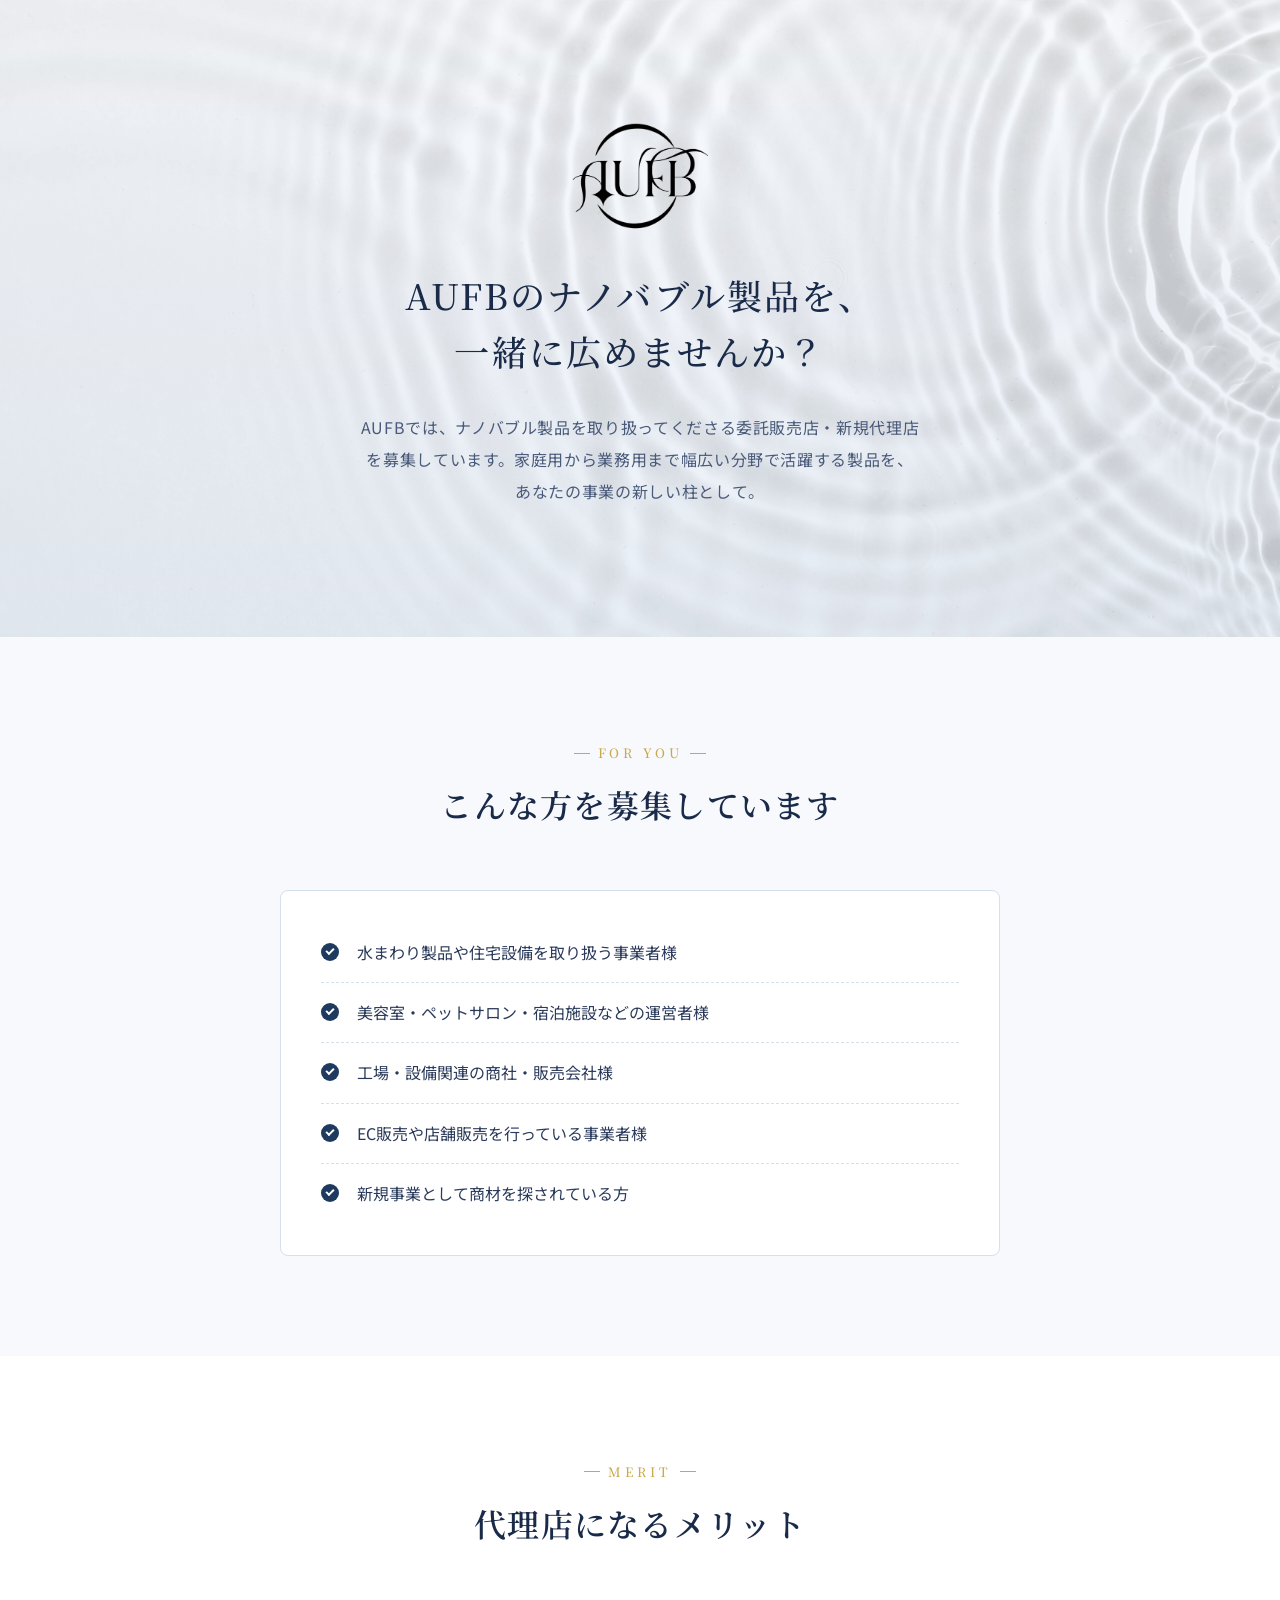
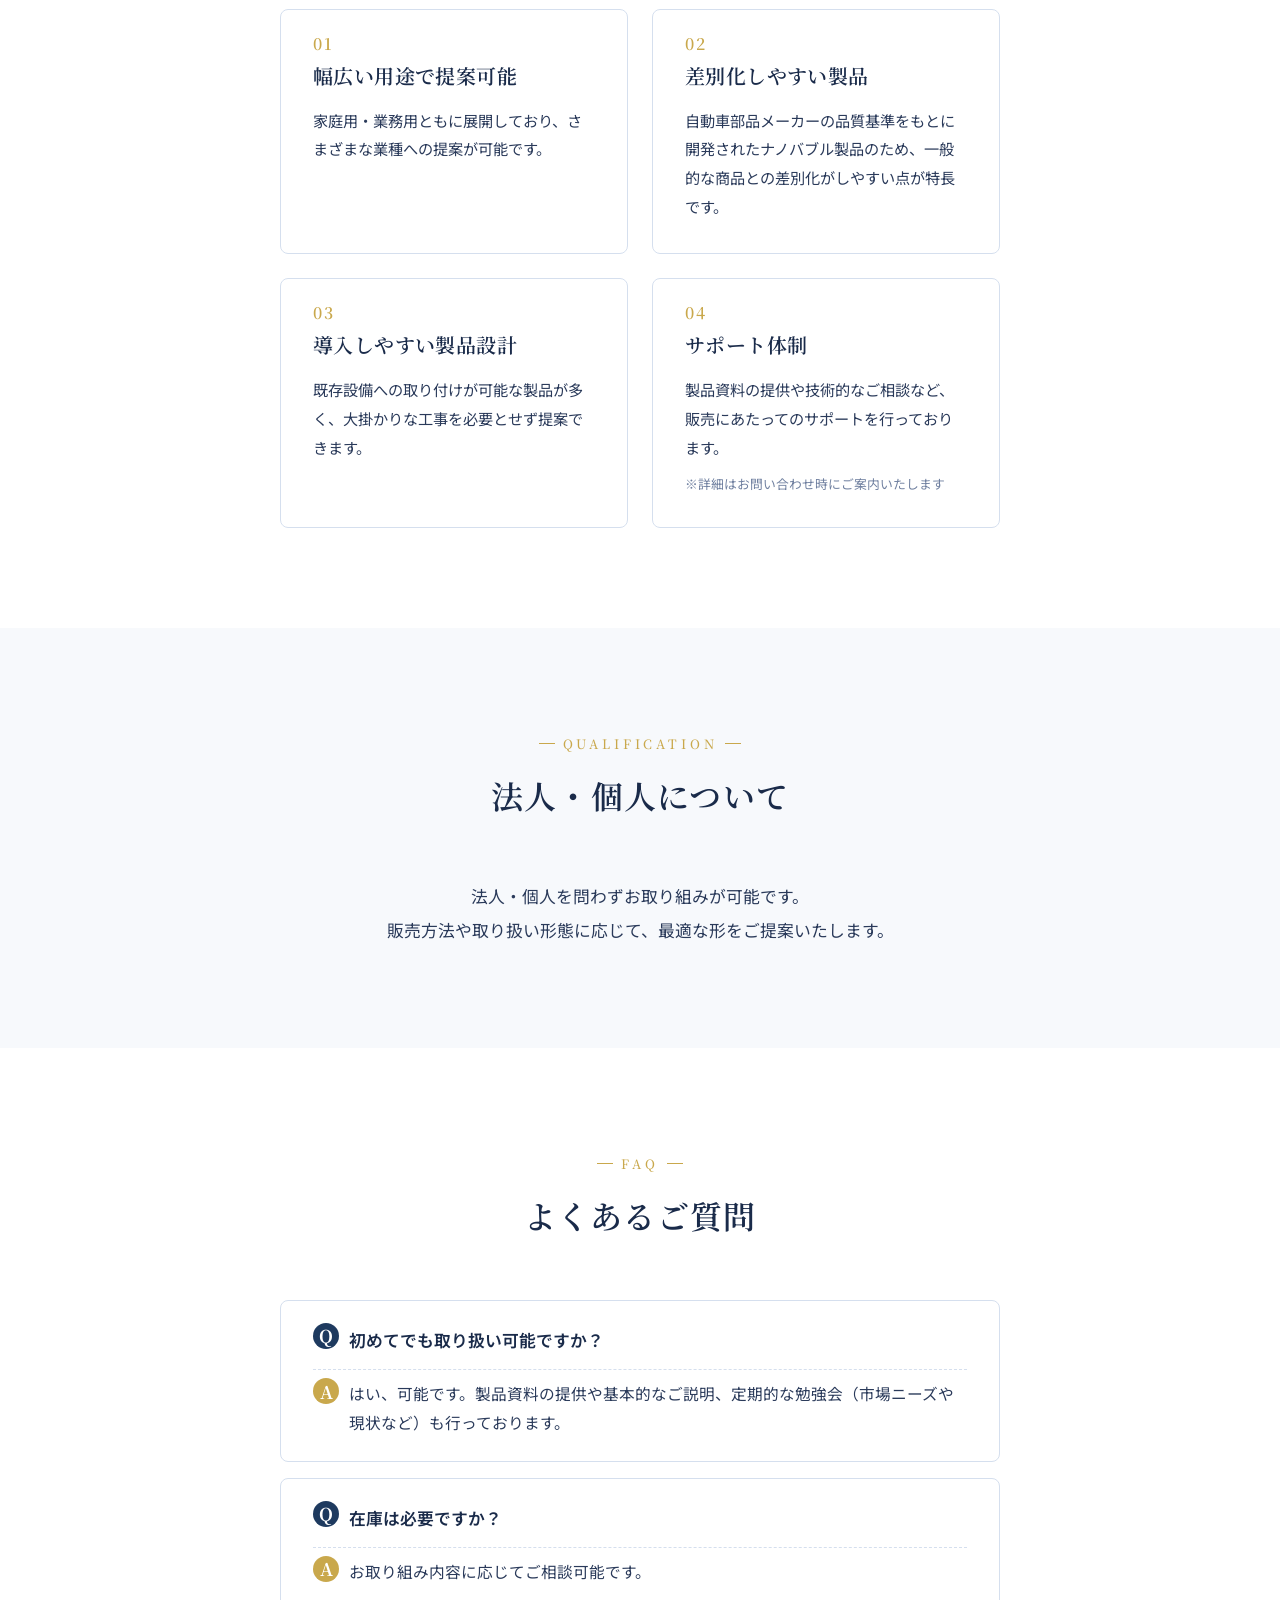
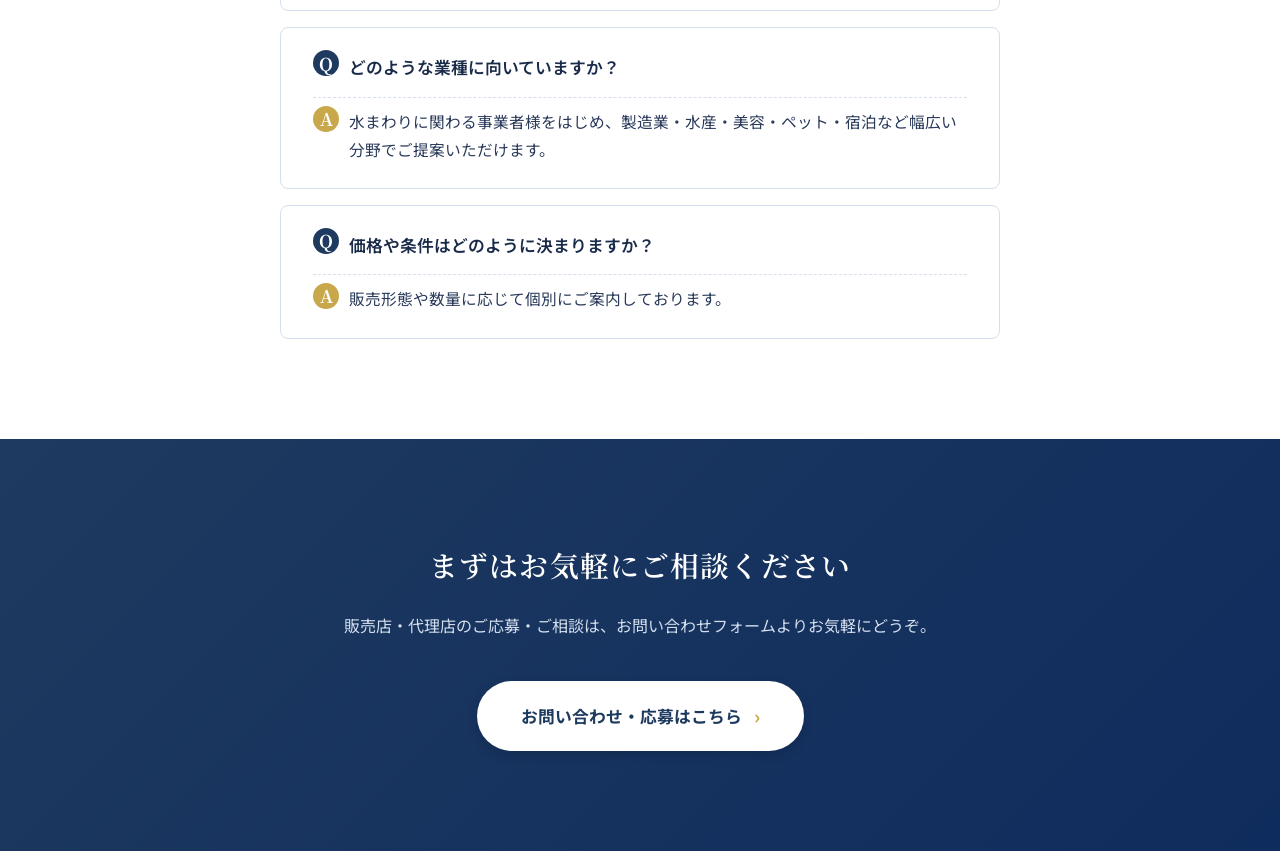
==== 00_サイト制作/dealer/index.html @ 1777405d "委託販売店・新規代理店募集ページ追加：原稿確定＆デザインカンプ実装" ====
<!DOCTYPE html>
<html lang="ja">
<head>
  <meta charset="UTF-8">
  <meta name="viewport" content="width=device-width, initial-scale=1.0">
  <title>委託販売店様・新規代理店様募集｜AUFB</title>
  <meta name="description" content="AUFBでは、ナノバブル製品を取り扱ってくださる委託販売店・新規代理店を募集しています。家庭用から業務用まで幅広い分野で活躍する製品を、あなたの事業の新しい柱として。">
  <link rel="preconnect" href="https://fonts.googleapis.com">
  <link rel="preconnect" href="https://fonts.gstatic.com" crossorigin>
  <link href="https://fonts.googleapis.com/css2?family=Noto+Serif+JP:wght@400;500;700&family=Noto+Sans+JP:wght@400;500;700&display=swap" rel="stylesheet">
  <link rel="stylesheet" href="style.css">
</head>
<body>

  <main class="dealer">

    <!-- ==============================
      FV
    ============================== -->
    <section class="fv">
      <div class="fv-bg"></div>
      <div class="fv-inner">
        <img src="images/aufb-logo-transparent.png" alt="AUFB" class="fv-logo">
        <p class="fv-tagline">AUFBのナノバブル製品を、<br>一緒に広めませんか？</p>
        <p class="fv-lead">AUFBでは、ナノバブル製品を取り扱ってくださる委託販売店・新規代理店を募集しています。家庭用から業務用まで幅広い分野で活躍する製品を、あなたの事業の新しい柱として。</p>
      </div>
    </section>


    <!-- ==============================
      募集対象
    ============================== -->
    <section class="section section-target">
      <div class="section-inner">
        <div class="section-head">
          <span class="section-label">For You</span>
          <h2 class="section-title">こんな方を募集しています</h2>
        </div>

        <div class="section-body">
          <ul class="target-list">
            <li>水まわり製品や住宅設備を取り扱う事業者様</li>
            <li>美容室・ペットサロン・宿泊施設などの運営者様</li>
            <li>工場・設備関連の商社・販売会社様</li>
            <li>EC販売や店舗販売を行っている事業者様</li>
            <li>新規事業として商材を探されている方</li>
          </ul>
        </div>
      </div>
    </section>


    <!-- ==============================
      代理店になるメリット
    ============================== -->
    <section class="section section-merit">
      <div class="section-inner">
        <div class="section-head">
          <span class="section-label">Merit</span>
          <h2 class="section-title">代理店になるメリット</h2>
        </div>

        <div class="section-body">
          <div class="merit-cards">
            <div class="merit-card">
              <span class="merit-num">01</span>
              <h3 class="merit-title">幅広い用途で提案可能</h3>
              <p class="merit-text">家庭用・業務用ともに展開しており、さまざまな業種への提案が可能です。</p>
            </div>
            <div class="merit-card">
              <span class="merit-num">02</span>
              <h3 class="merit-title">差別化しやすい製品</h3>
              <p class="merit-text">自動車部品メーカーの品質基準をもとに開発されたナノバブル製品のため、一般的な商品との差別化がしやすい点が特長です。</p>
            </div>
            <div class="merit-card">
              <span class="merit-num">03</span>
              <h3 class="merit-title">導入しやすい製品設計</h3>
              <p class="merit-text">既存設備への取り付けが可能な製品が多く、大掛かりな工事を必要とせず提案できます。</p>
            </div>
            <div class="merit-card">
              <span class="merit-num">04</span>
              <h3 class="merit-title">サポート体制</h3>
              <p class="merit-text">製品資料の提供や技術的なご相談など、販売にあたってのサポートを行っております。</p>
              <p class="merit-note">※詳細はお問い合わせ時にご案内いたします</p>
            </div>
          </div>
        </div>
      </div>
    </section>


    <!-- ==============================
      法人・個人について
    ============================== -->
    <section class="section section-entity">
      <div class="section-inner">
        <div class="section-head">
          <span class="section-label">Qualification</span>
          <h2 class="section-title">法人・個人について</h2>
        </div>

        <div class="section-body">
          <p class="entity-text">
            法人・個人を問わずお取り組みが可能です。<br>
            販売方法や取り扱い形態に応じて、最適な形をご提案いたします。
          </p>
        </div>
      </div>
    </section>


    <!-- ==============================
      FAQ
    ============================== -->
    <section class="section section-faq">
      <div class="section-inner">
        <div class="section-head">
          <span class="section-label">FAQ</span>
          <h2 class="section-title">よくあるご質問</h2>
        </div>

        <div class="section-body">
          <dl class="faq-list">
            <div class="faq-item">
              <dt class="faq-q"><span class="faq-mark">Q</span>初めてでも取り扱い可能ですか？</dt>
              <dd class="faq-a"><span class="faq-mark">A</span>はい、可能です。製品資料の提供や基本的なご説明、定期的な勉強会（市場ニーズや現状など）も行っております。</dd>
            </div>
            <div class="faq-item">
              <dt class="faq-q"><span class="faq-mark">Q</span>在庫は必要ですか？</dt>
              <dd class="faq-a"><span class="faq-mark">A</span>お取り組み内容に応じてご相談可能です。</dd>
            </div>
            <div class="faq-item">
              <dt class="faq-q"><span class="faq-mark">Q</span>どのような業種に向いていますか？</dt>
              <dd class="faq-a"><span class="faq-mark">A</span>水まわりに関わる事業者様をはじめ、製造業・水産・美容・ペット・宿泊など幅広い分野でご提案いただけます。</dd>
            </div>
            <div class="faq-item">
              <dt class="faq-q"><span class="faq-mark">Q</span>価格や条件はどのように決まりますか？</dt>
              <dd class="faq-a"><span class="faq-mark">A</span>販売形態や数量に応じて個別にご案内しております。</dd>
            </div>
          </dl>
        </div>
      </div>
    </section>


    <!-- ==============================
      CTA
    ============================== -->
    <section class="cta">
      <div class="cta-inner">
        <h2 class="cta-title">まずはお気軽にご相談ください</h2>
        <p class="cta-text">販売店・代理店のご応募・ご相談は、お問い合わせフォームよりお気軽にどうぞ。</p>
        <a href="/contact/" class="cta-btn">お問い合わせ・応募はこちら<span class="cta-arrow">›</span></a>
      </div>
    </section>

  </main>

</body>
</html>
---- 00_サイト制作/dealer/style.css ----
/* ==============================
   Base
============================== */
*, *::before, *::after {
  box-sizing: border-box;
  margin: 0;
  padding: 0;
}

html {
  font-size: 16px;
  scroll-behavior: smooth;
}

body {
  font-family: "Noto Sans JP", -apple-system, BlinkMacSystemFont, "Hiragino Sans", "Hiragino Kaku Gothic ProN", Meiryo, sans-serif;
  color: #1a2b4a;
  line-height: 1.8;
  background: #fff;
  -webkit-font-smoothing: antialiased;
}

img {
  max-width: 100%;
  height: auto;
  display: block;
}

a {
  text-decoration: none;
  color: inherit;
}


/* ==============================
   FV
============================== */
.fv {
  position: relative;
  padding: 80px 24px 90px;
  background: linear-gradient(180deg, #f7f9fc 0%, #eaf0f8 100%);
  overflow: hidden;
  text-align: center;
}

.fv-bg {
  position: absolute;
  inset: 0;
  background-image: url("images/fv-water-ripple-bg.jpeg");
  background-size: cover;
  background-position: center;
  opacity: 0.6;
  mix-blend-mode: multiply;
  pointer-events: none;
}

.fv-inner {
  position: relative;
  max-width: 720px;
  margin: 0 auto;
  z-index: 1;
}

.fv-logo {
  width: 100px;
  margin: 0 auto 28px;
}

.fv-tagline {
  font-family: "Noto Serif JP", serif;
  font-size: 1.4rem;
  font-weight: 500;
  color: #1a2b4a;
  letter-spacing: 0.06em;
  line-height: 1.6;
  margin-bottom: 24px;
}

.fv-lead {
  font-size: 0.88rem;
  color: #4a5a7a;
  line-height: 2;
  letter-spacing: 0.04em;
  max-width: 560px;
  margin: 0 auto;
  text-align: left;
}

@media (min-width: 768px) {
  .fv {
    padding: 120px 32px 130px;
  }
  .fv-logo {
    width: 140px;
    margin-bottom: 36px;
  }
  .fv-tagline {
    font-size: 2.2rem;
    margin-bottom: 32px;
  }
  .fv-lead {
    font-size: 1rem;
    text-align: center;
  }
}


/* ==============================
   Section 共通
============================== */
.section {
  padding: 72px 24px;
}

.section:nth-child(even) {
  background: #f7f9fc;
}

.section-inner {
  max-width: 720px;
  margin: 0 auto;
}

.section-head {
  text-align: center;
  margin-bottom: 40px;
}

.section-label {
  display: inline-block;
  font-family: "Noto Serif JP", serif;
  font-size: 0.8rem;
  font-weight: 500;
  color: #c9a84c;
  letter-spacing: 0.3em;
  text-transform: uppercase;
  margin-bottom: 12px;
  position: relative;
  padding: 0 24px;
}

.section-label::before,
.section-label::after {
  content: "";
  position: absolute;
  top: 50%;
  width: 16px;
  height: 1px;
  background: #c9a84c;
}

.section-label::before { left: 0; }
.section-label::after { right: 0; }

.section-title {
  font-family: "Noto Serif JP", serif;
  font-size: 1.5rem;
  font-weight: 600;
  color: #1a2b4a;
  letter-spacing: 0.04em;
}

@media (min-width: 768px) {
  .section {
    padding: 100px 32px;
  }
  .section-head {
    margin-bottom: 56px;
  }
  .section-title {
    font-size: 2rem;
  }
}


/* ==============================
   募集対象リスト
============================== */
.target-list {
  list-style: none;
  background: #fff;
  border: 1px solid #d5dfee;
  border-radius: 8px;
  padding: 24px 28px;
}

.target-list li {
  position: relative;
  padding: 14px 0 14px 32px;
  font-size: 0.95rem;
  color: #2a3a5a;
  border-bottom: 1px dashed #d5dfee;
  line-height: 1.7;
}

.target-list li:last-child {
  border-bottom: none;
}

.target-list li::before {
  content: "";
  position: absolute;
  left: 0;
  top: 20px;
  width: 18px;
  height: 18px;
  background: #1e3a5f;
  border-radius: 50%;
}

.target-list li::after {
  content: "";
  position: absolute;
  left: 5px;
  top: 25px;
  width: 8px;
  height: 5px;
  border-left: 2px solid #fff;
  border-bottom: 2px solid #fff;
  transform: rotate(-45deg);
}

@media (min-width: 768px) {
  .target-list {
    padding: 32px 40px;
  }
  .target-list li {
    font-size: 1rem;
    padding: 16px 0 16px 36px;
  }
}


/* ==============================
   メリットカード
============================== */
.merit-cards {
  display: grid;
  gap: 20px;
}

.merit-card {
  position: relative;
  background: #fff;
  border: 1px solid #d5dfee;
  border-radius: 8px;
  padding: 28px 24px 24px;
  padding-top: 42px;
}

.merit-num {
  position: absolute;
  top: 16px;
  left: 24px;
  font-family: "Noto Serif JP", serif;
  font-size: 0.9rem;
  font-weight: 600;
  color: #c9a84c;
  letter-spacing: 0.15em;
}

.merit-title {
  font-family: "Noto Serif JP", serif;
  font-size: 1.15rem;
  font-weight: 600;
  color: #1a2b4a;
  margin-bottom: 12px;
  letter-spacing: 0.02em;
}

.merit-text {
  font-size: 0.92rem;
  color: #2a3a5a;
  line-height: 1.9;
}

.merit-note {
  font-size: 0.8rem;
  color: #7080a0;
  margin-top: 10px;
}

@media (min-width: 768px) {
  .merit-cards {
    grid-template-columns: repeat(2, 1fr);
    gap: 24px;
  }
  .merit-card {
    padding: 48px 32px 32px;
  }
  .merit-num {
    top: 20px;
    left: 32px;
    font-size: 1rem;
  }
  .merit-title {
    font-size: 1.25rem;
  }
  .merit-text {
    font-size: 0.95rem;
  }
}


/* ==============================
   法人・個人について
============================== */
.entity-text {
  text-align: center;
  font-size: 0.95rem;
  color: #2a3a5a;
  line-height: 2;
}

@media (min-width: 768px) {
  .entity-text {
    font-size: 1.05rem;
  }
}


/* ==============================
   FAQ
============================== */
.faq-list {
  display: grid;
  gap: 16px;
}

.faq-item {
  background: #fff;
  border: 1px solid #d5dfee;
  border-radius: 8px;
  padding: 20px 24px;
}

.faq-q,
.faq-a {
  position: relative;
  padding-left: 36px;
  line-height: 1.8;
}

.faq-q {
  font-weight: 600;
  color: #1a2b4a;
  font-size: 0.98rem;
  margin-bottom: 10px;
  padding-bottom: 14px;
  border-bottom: 1px dashed #d5dfee;
}

.faq-a {
  font-size: 0.92rem;
  color: #2a3a5a;
}

.faq-mark {
  position: absolute;
  left: 0;
  top: -2px;
  font-family: "Noto Serif JP", serif;
  font-size: 1.1rem;
  font-weight: 700;
  width: 26px;
  height: 26px;
  border-radius: 50%;
  display: flex;
  align-items: center;
  justify-content: center;
  line-height: 1;
}

.faq-q .faq-mark {
  background: #1e3a5f;
  color: #fff;
}

.faq-a .faq-mark {
  background: #c9a84c;
  color: #fff;
}

@media (min-width: 768px) {
  .faq-item {
    padding: 24px 32px;
  }
  .faq-q {
    font-size: 1.05rem;
  }
  .faq-a {
    font-size: 0.98rem;
  }
}


/* ==============================
   CTA
============================== */
.cta {
  padding: 72px 24px;
  background: linear-gradient(135deg, #1e3a5f 0%, #0f2c5e 100%);
  text-align: center;
}

.cta-inner {
  max-width: 640px;
  margin: 0 auto;
}

.cta-title {
  font-family: "Noto Serif JP", serif;
  font-size: 1.4rem;
  font-weight: 600;
  color: #fff;
  margin-bottom: 16px;
  letter-spacing: 0.04em;
}

.cta-text {
  color: #d4dfee;
  font-size: 0.9rem;
  line-height: 1.9;
  margin-bottom: 32px;
}

.cta-btn {
  display: inline-flex;
  align-items: center;
  gap: 12px;
  background: #fff;
  color: #1e3a5f;
  font-weight: 700;
  font-size: 0.98rem;
  padding: 16px 36px;
  border-radius: 999px;
  transition: transform 0.2s, box-shadow 0.2s;
  box-shadow: 0 4px 12px rgba(0, 0, 0, 0.15);
}

.cta-btn:hover {
  transform: translateY(-2px);
  box-shadow: 0 6px 18px rgba(0, 0, 0, 0.2);
}

.cta-arrow {
  font-size: 1.2rem;
  color: #c9a84c;
}

@media (min-width: 768px) {
  .cta {
    padding: 100px 32px;
  }
  .cta-title {
    font-size: 1.8rem;
    margin-bottom: 20px;
  }
  .cta-text {
    font-size: 1rem;
    margin-bottom: 40px;
  }
  .cta-btn {
    font-size: 1.05rem;
    padding: 18px 44px;
  }
}
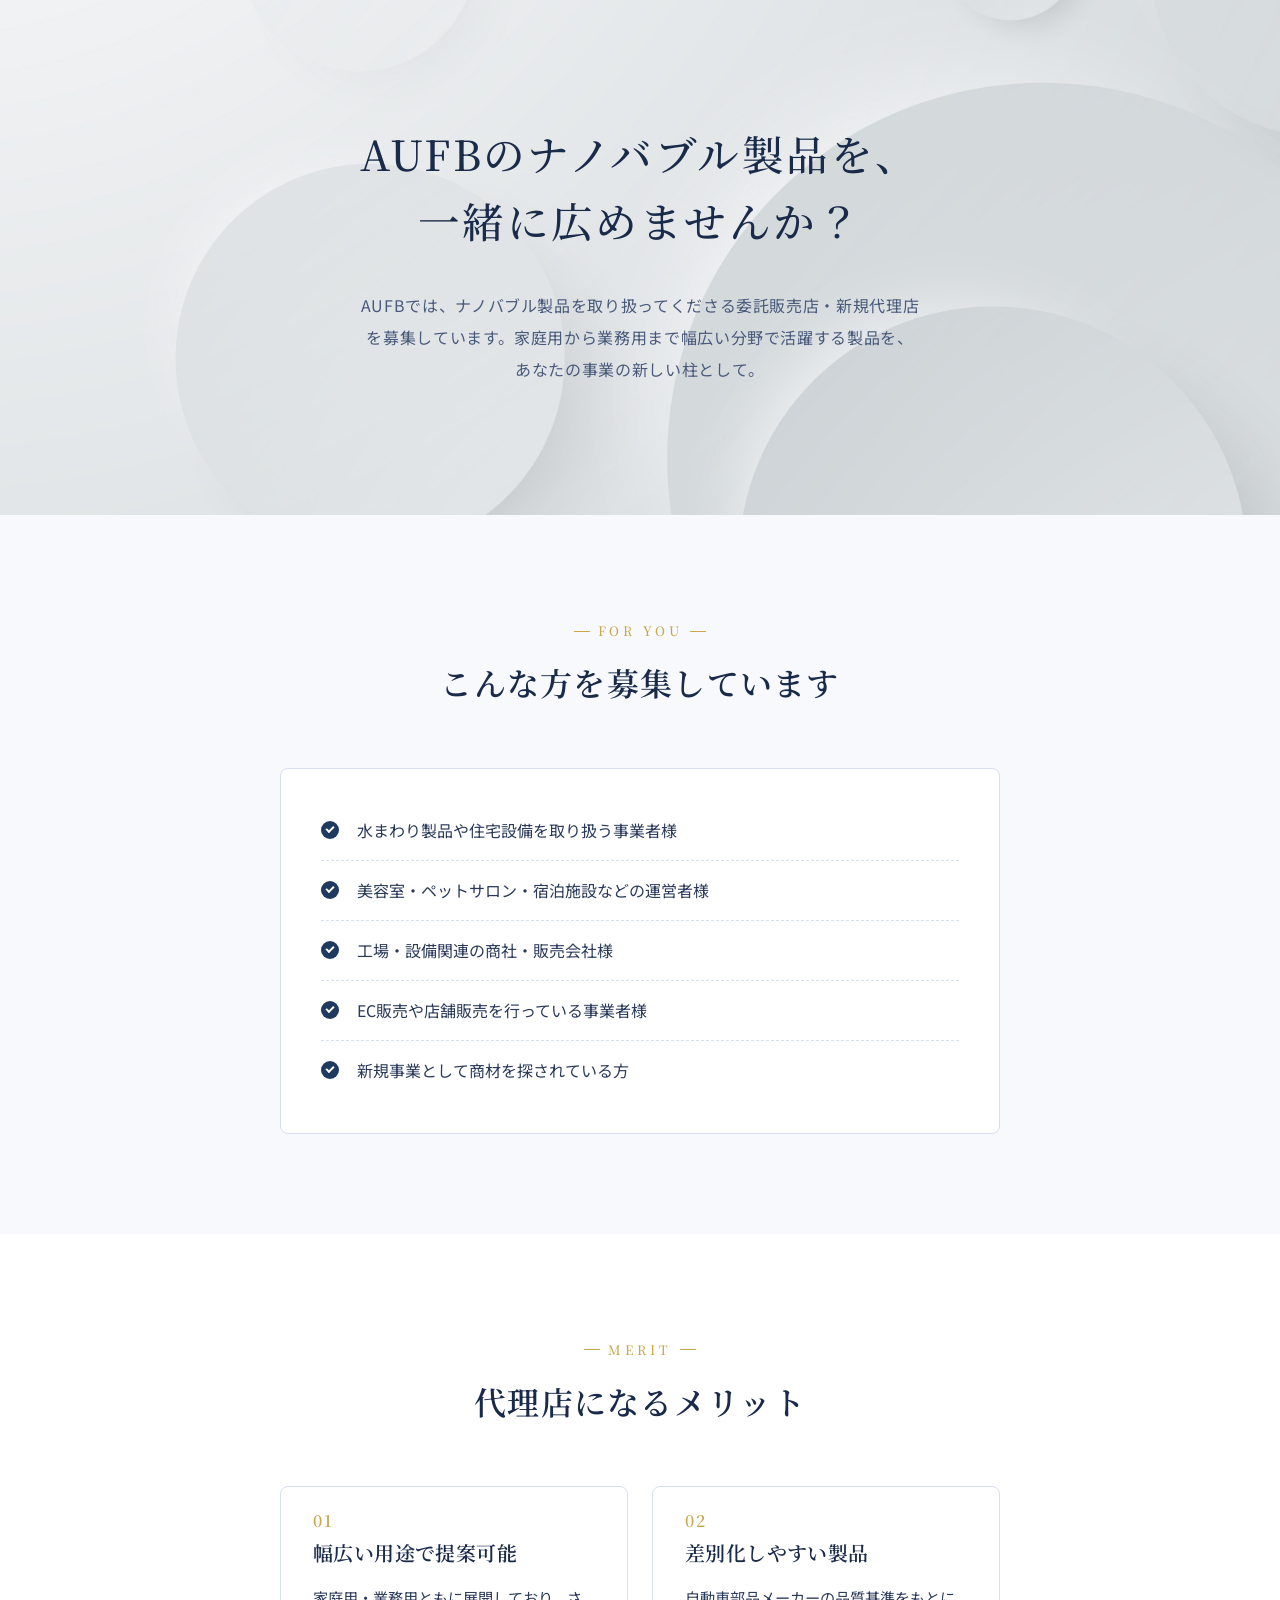
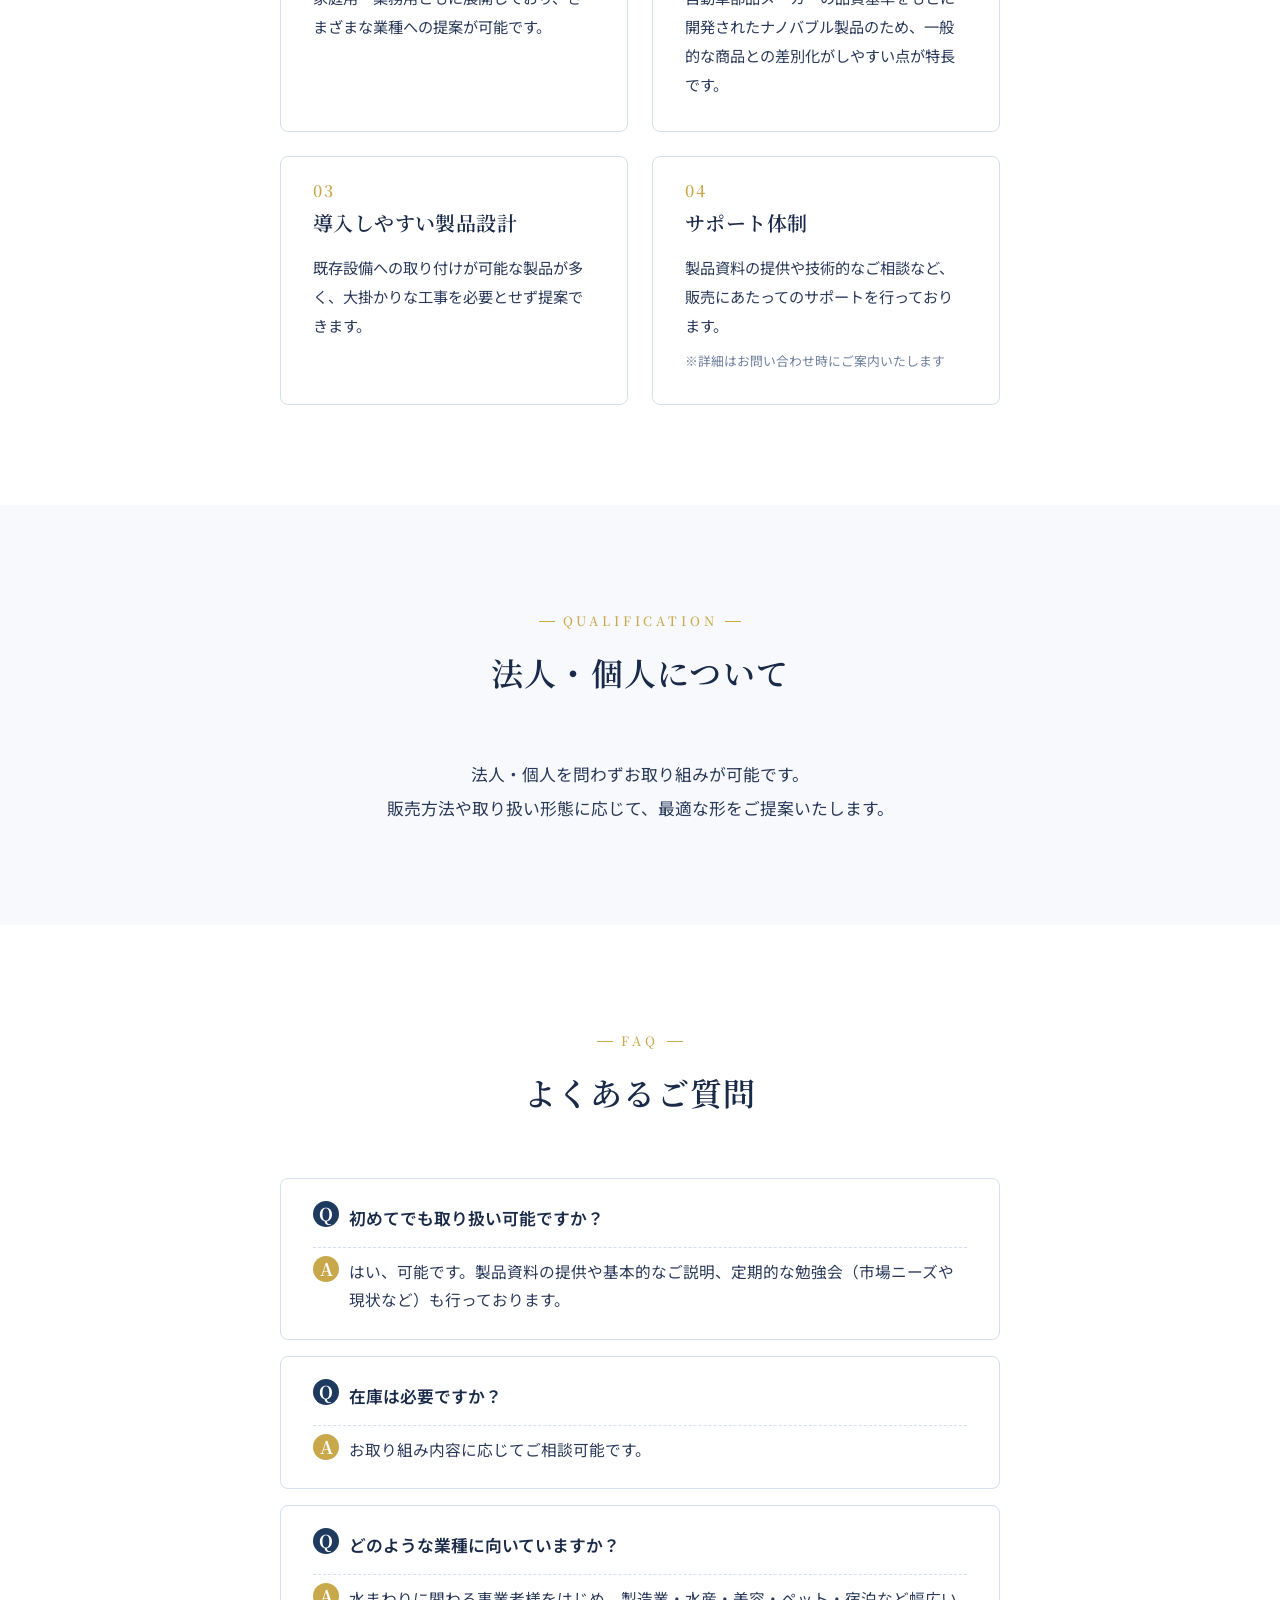
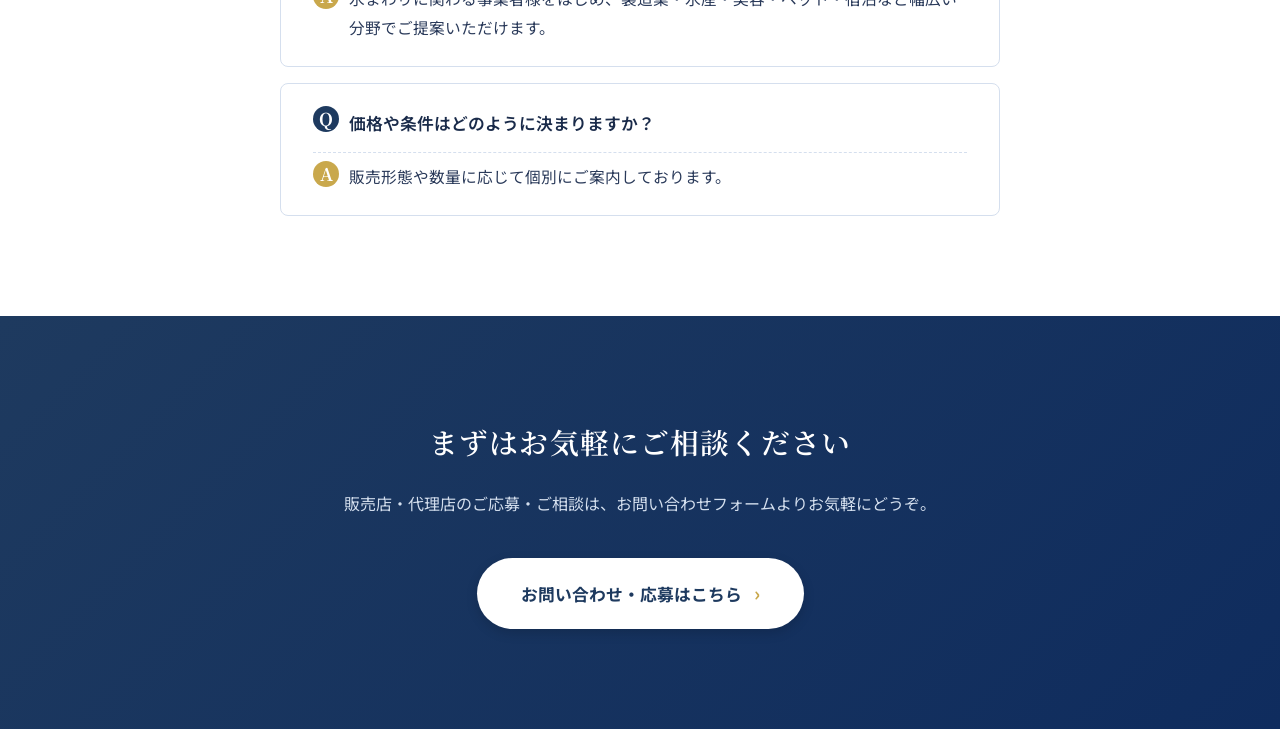
==== commit c7f52203: "委託販売店ページ：FVからロゴを削除、キャッチコピーを主役に" ====
--- a/00_サイト制作/dealer/index.html
+++ b/00_サイト制作/dealer/index.html
@@ -20,7 +20,6 @@
     <section class="fv">
       <div class="fv-bg"></div>
       <div class="fv-inner">
-        <img src="images/aufb-logo-transparent.png" alt="AUFB" class="fv-logo">
         <p class="fv-tagline">AUFBのナノバブル製品を、<br>一緒に広めませんか？</p>
         <p class="fv-lead">AUFBでは、ナノバブル製品を取り扱ってくださる委託販売店・新規代理店を募集しています。家庭用から業務用まで幅広い分野で活躍する製品を、あなたの事業の新しい柱として。</p>
       </div>
--- a/00_サイト制作/dealer/style.css
+++ b/00_サイト制作/dealer/style.css
@@ -46,11 +46,10 @@
 .fv-bg {
   position: absolute;
   inset: 0;
-  background-image: url("images/fv-water-ripple-bg.jpeg");
+  background-image: url("images/fv-white-circles-bg.jpg");
   background-size: cover;
   background-position: center;
-  opacity: 0.6;
-  mix-blend-mode: multiply;
+  opacity: 1;
   pointer-events: none;
 }
 
@@ -61,19 +60,14 @@
   z-index: 1;
 }
 
-.fv-logo {
-  width: 100px;
-  margin: 0 auto 28px;
-}
-
 .fv-tagline {
   font-family: "Noto Serif JP", serif;
-  font-size: 1.4rem;
+  font-size: 1.6rem;
   font-weight: 500;
   color: #1a2b4a;
   letter-spacing: 0.06em;
   line-height: 1.6;
-  margin-bottom: 24px;
+  margin-bottom: 28px;
 }
 
 .fv-lead {
@@ -90,13 +84,9 @@
   .fv {
     padding: 120px 32px 130px;
   }
-  .fv-logo {
-    width: 140px;
+  .fv-tagline {
+    font-size: 2.6rem;
     margin-bottom: 36px;
-  }
-  .fv-tagline {
-    font-size: 2.2rem;
-    margin-bottom: 32px;
   }
   .fv-lead {
     font-size: 1rem;
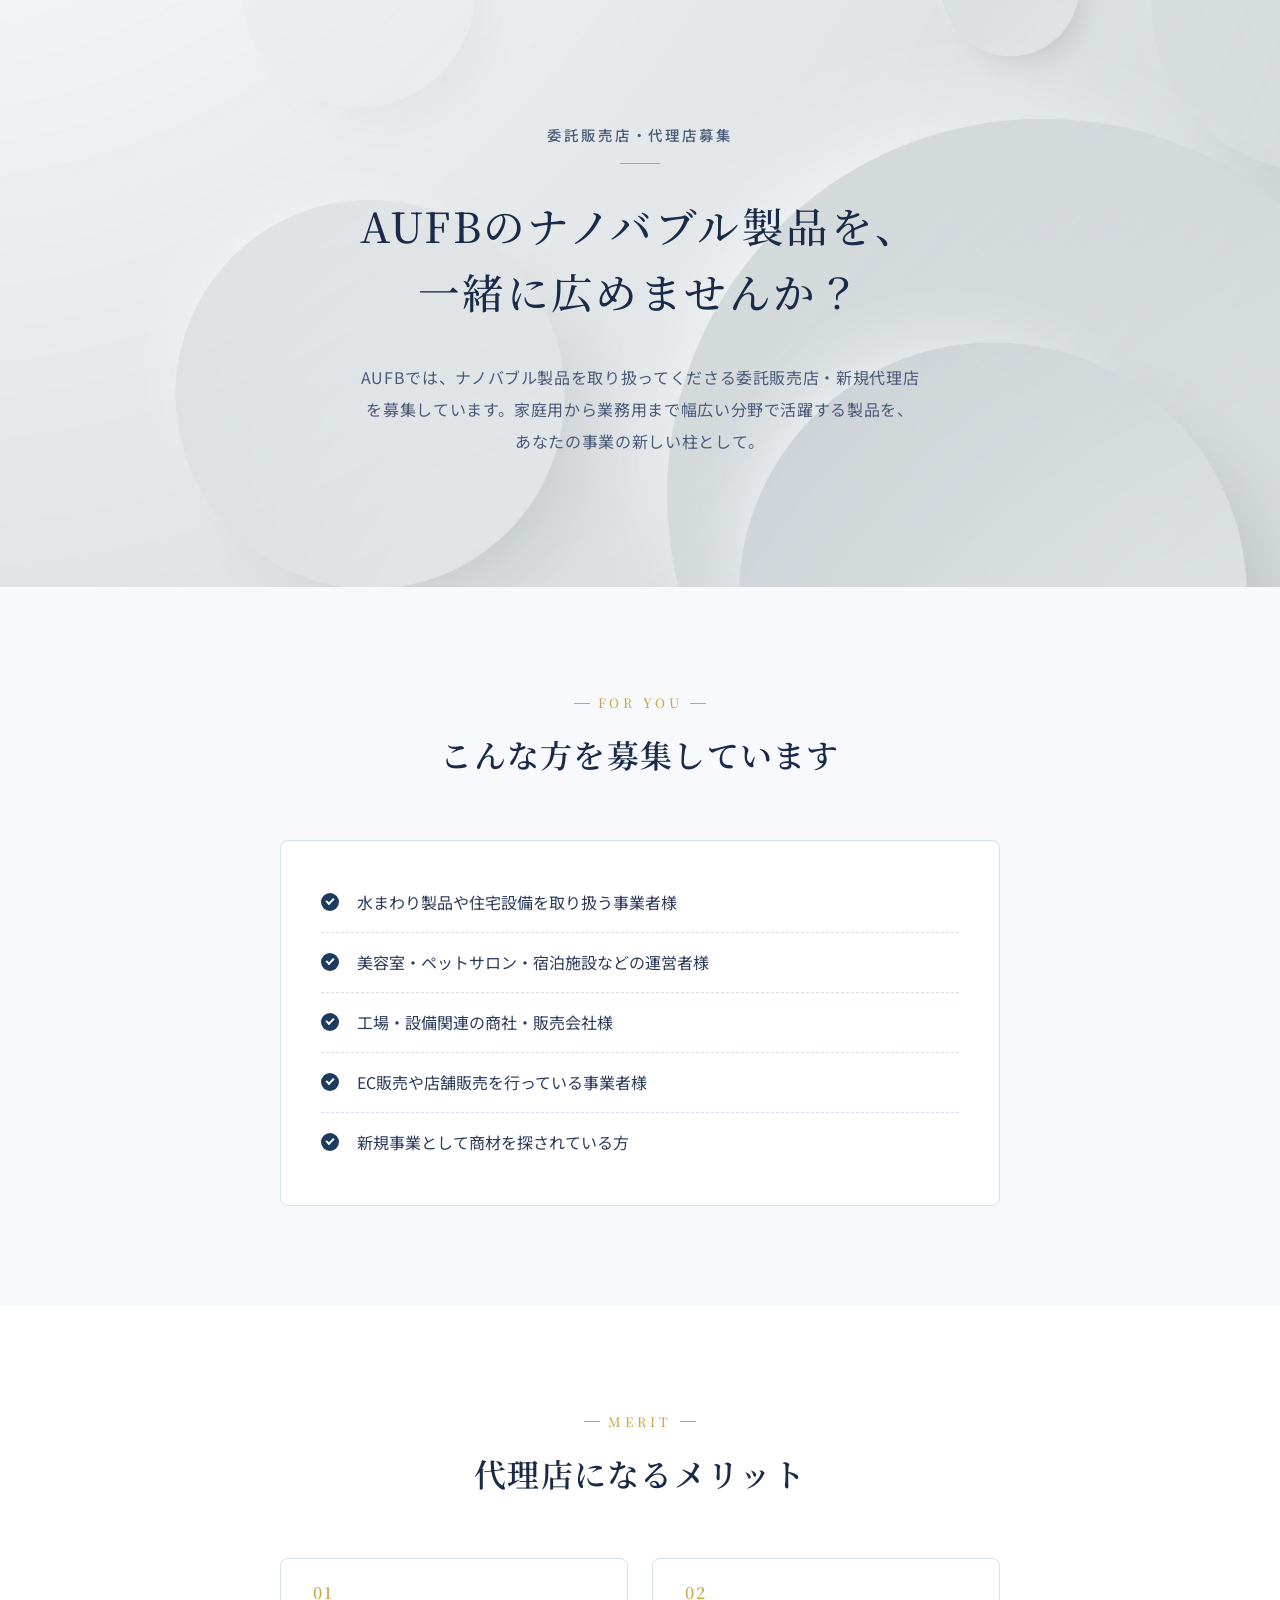
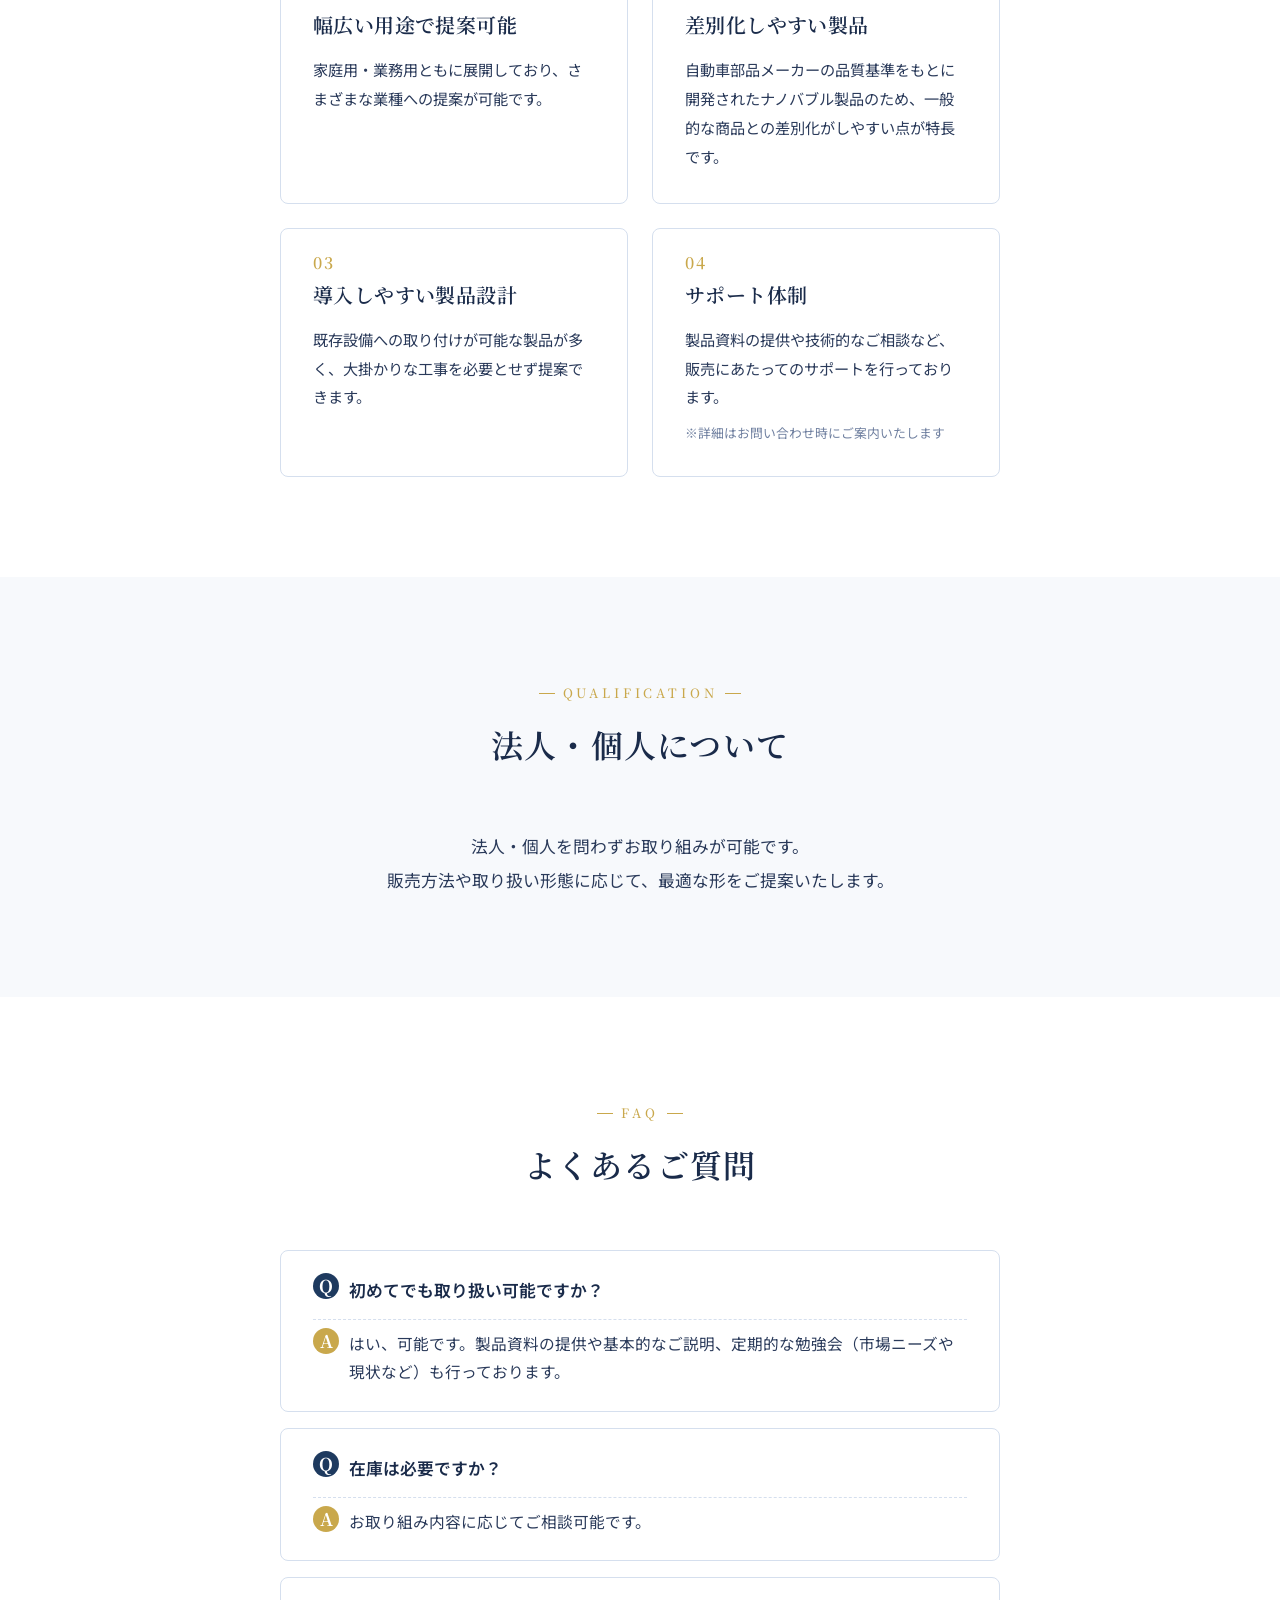
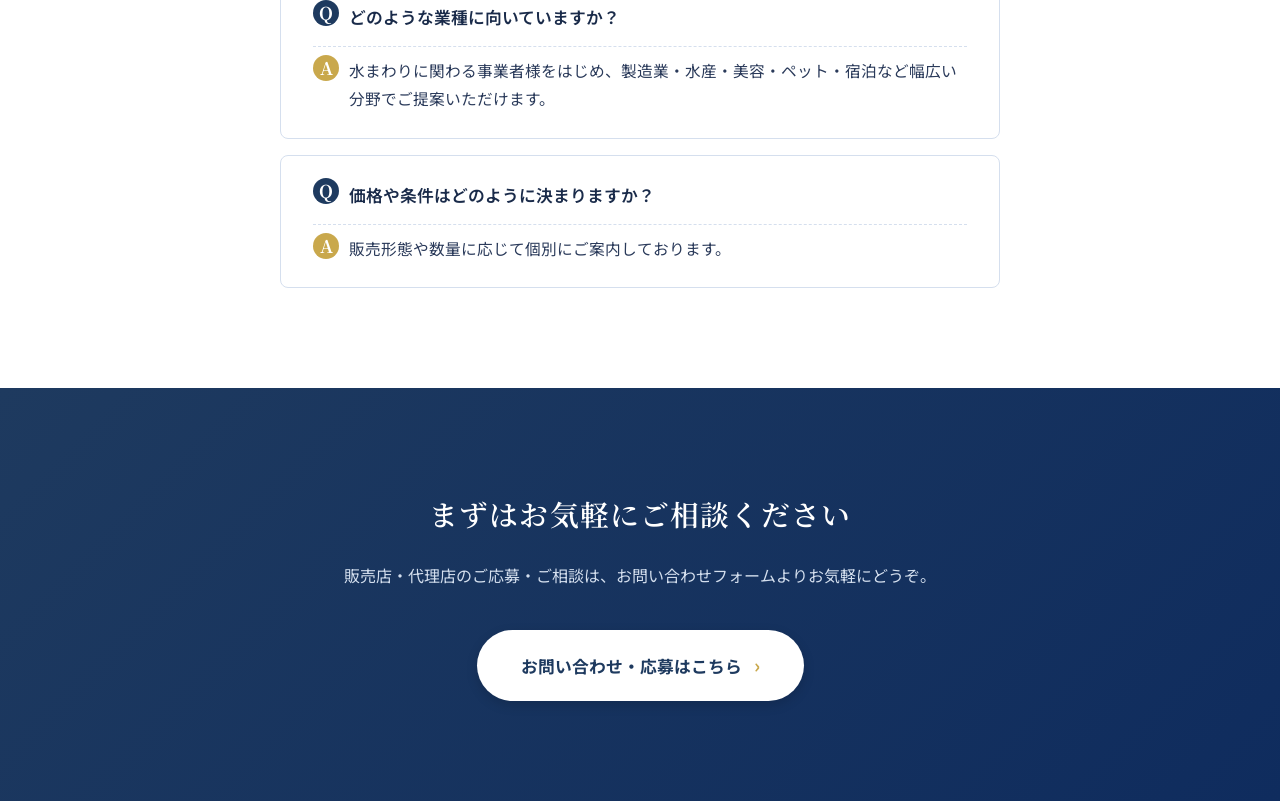
==== commit 6ec8d33b: "委託販売店ページ：FVにページタイトル「委託販売店・代理店募集」を追加" ====
--- a/00_サイト制作/dealer/index.html
+++ b/00_サイト制作/dealer/index.html
@@ -20,6 +20,7 @@
     <section class="fv">
       <div class="fv-bg"></div>
       <div class="fv-inner">
+        <p class="fv-pagetitle">委託販売店・代理店募集</p>
         <p class="fv-tagline">AUFBのナノバブル製品を、<br>一緒に広めませんか？</p>
         <p class="fv-lead">AUFBでは、ナノバブル製品を取り扱ってくださる委託販売店・新規代理店を募集しています。家庭用から業務用まで幅広い分野で活躍する製品を、あなたの事業の新しい柱として。</p>
       </div>
--- a/00_サイト制作/dealer/style.css
+++ b/00_サイト制作/dealer/style.css
@@ -58,6 +58,28 @@
   max-width: 720px;
   margin: 0 auto;
   z-index: 1;
+}
+
+.fv-pagetitle {
+  font-size: 0.8rem;
+  font-weight: 500;
+  color: #4a5a7a;
+  letter-spacing: 0.2em;
+  margin-bottom: 20px;
+  position: relative;
+  display: inline-block;
+  padding-bottom: 12px;
+}
+
+.fv-pagetitle::after {
+  content: "";
+  position: absolute;
+  bottom: 0;
+  left: 50%;
+  transform: translateX(-50%);
+  width: 32px;
+  height: 1px;
+  background: #c9a84c;
 }
 
 .fv-tagline {
@@ -83,6 +105,14 @@
 @media (min-width: 768px) {
   .fv {
     padding: 120px 32px 130px;
+  }
+  .fv-pagetitle {
+    font-size: 0.9rem;
+    margin-bottom: 28px;
+    padding-bottom: 16px;
+  }
+  .fv-pagetitle::after {
+    width: 40px;
   }
   .fv-tagline {
     font-size: 2.6rem;
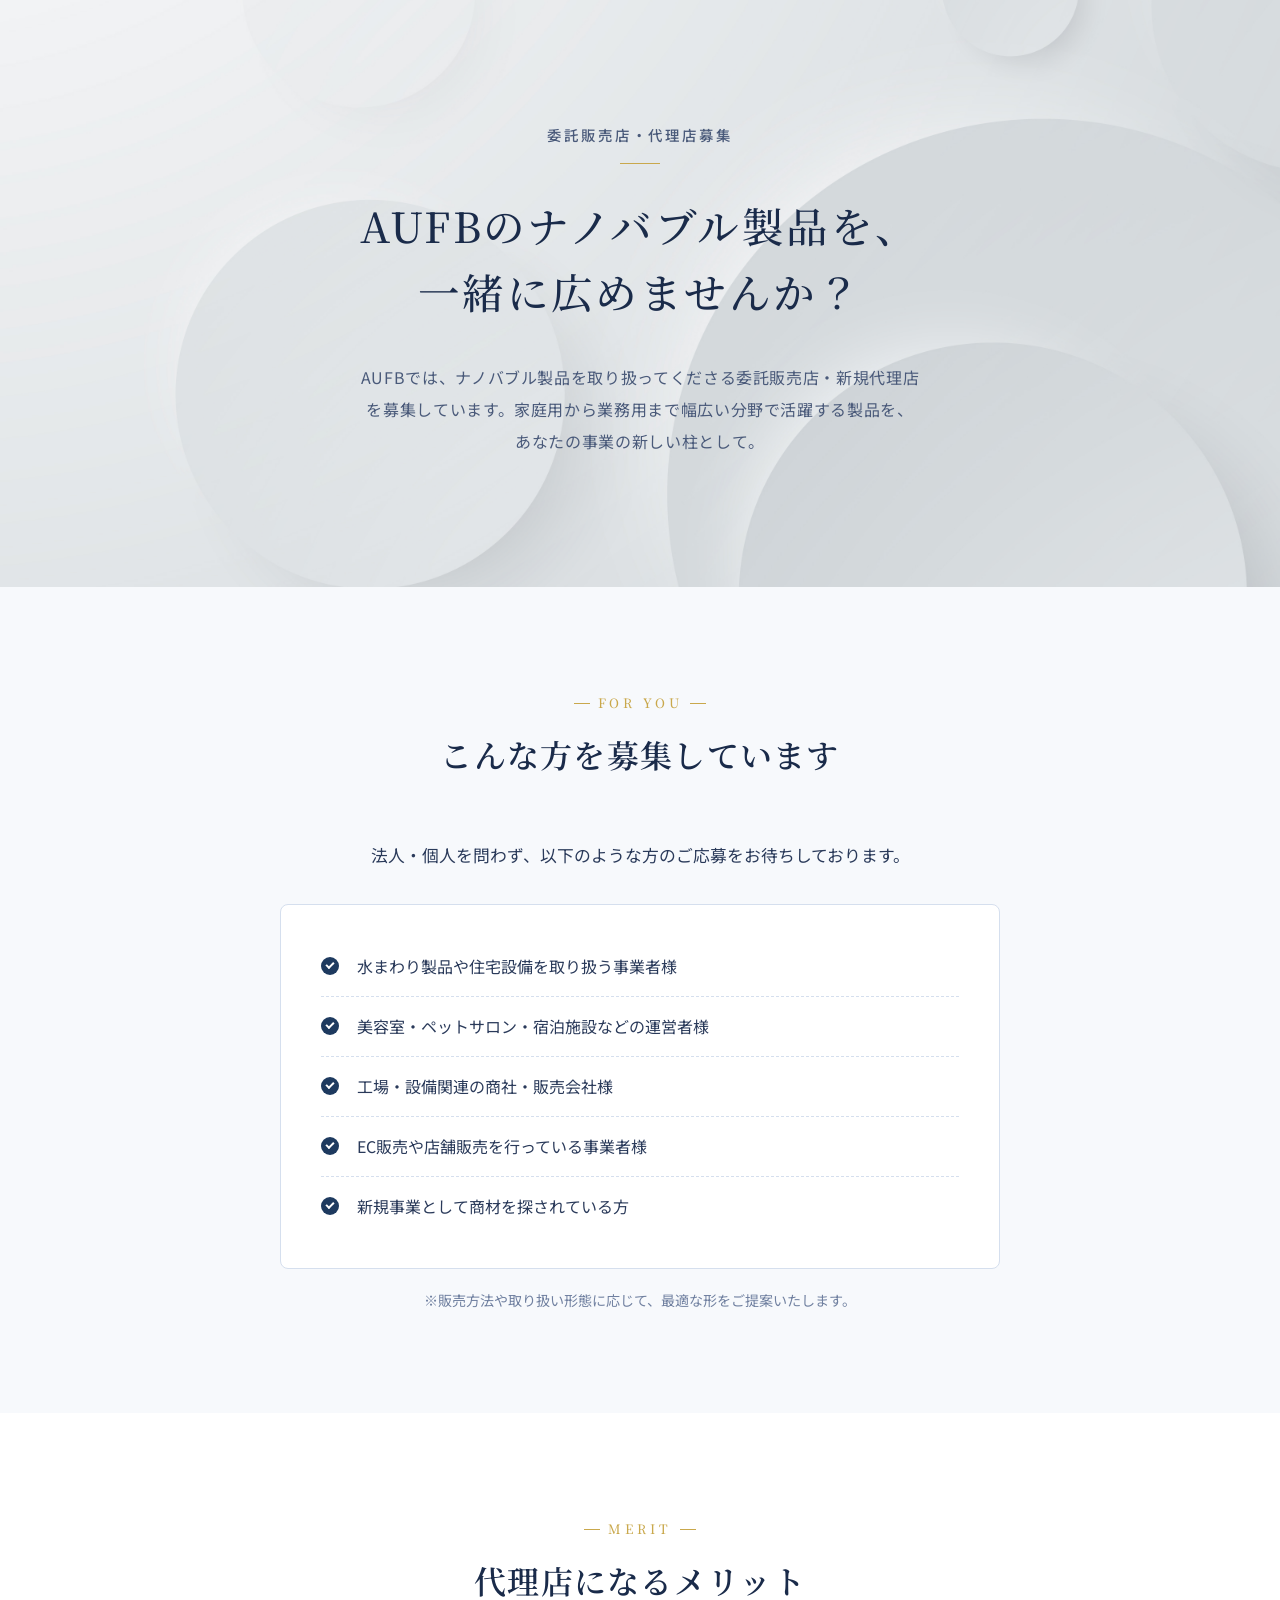
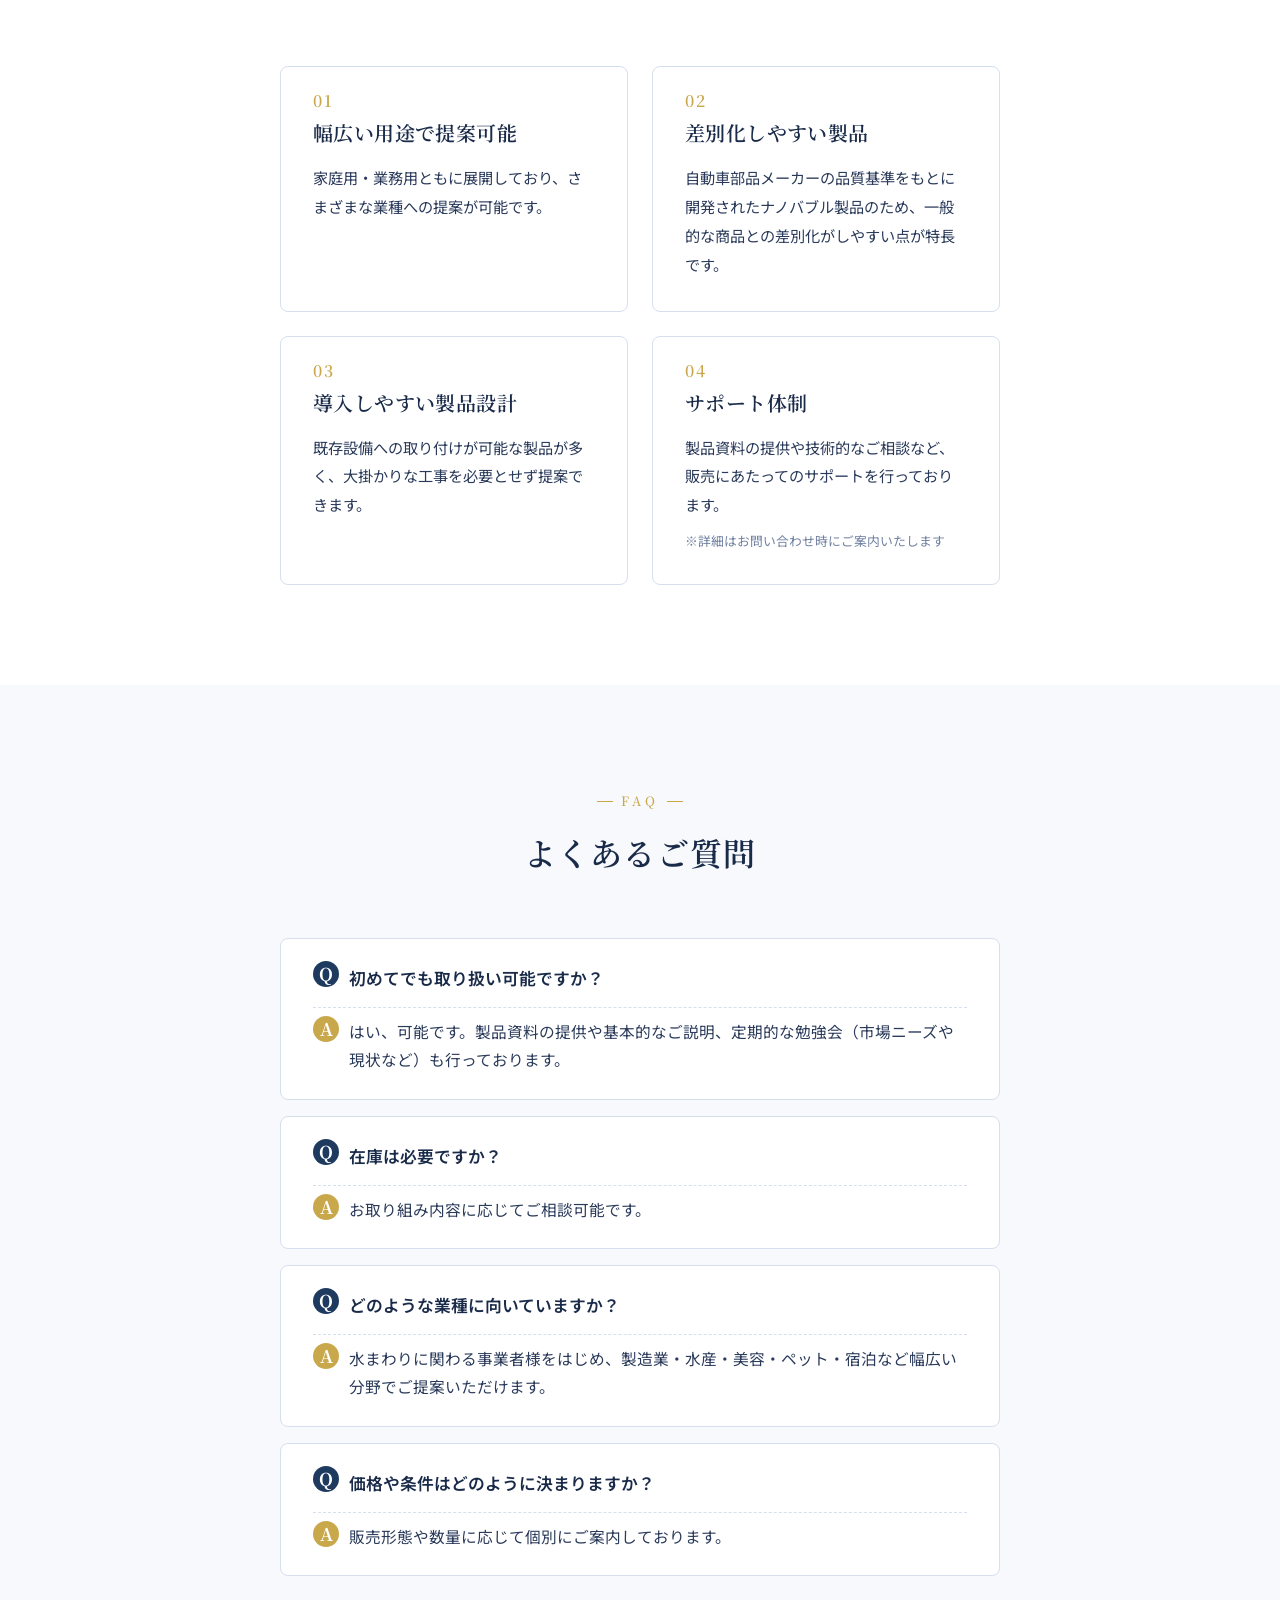
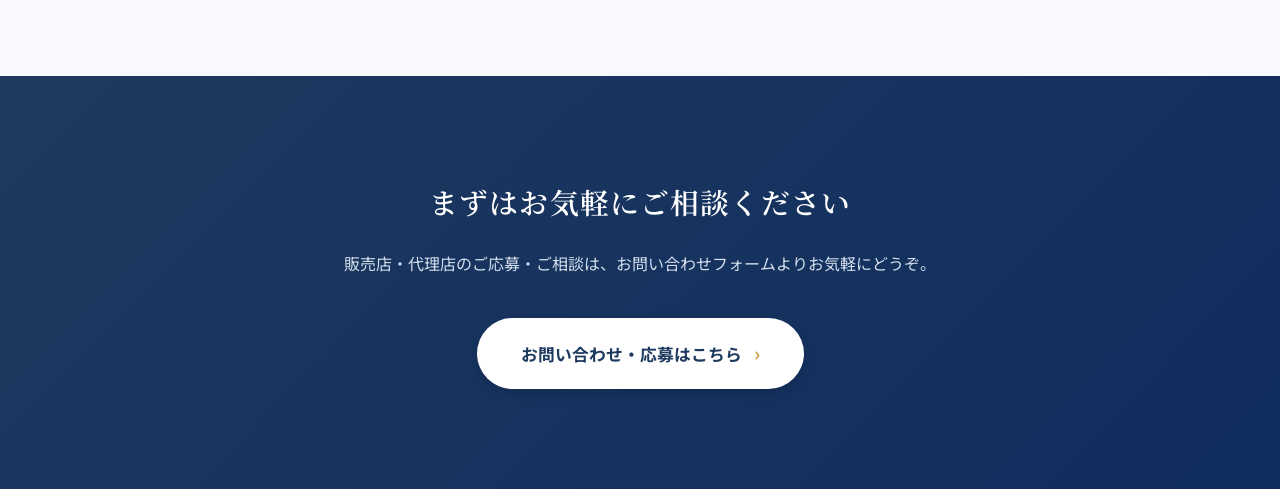
==== commit 028c98b2: "委託販売店ページ：法人・個人セクションを募集対象セクションに統合" ====
--- a/00_サイト制作/dealer/index.html
+++ b/00_サイト制作/dealer/index.html
@@ -38,6 +38,7 @@
         </div>
 
         <div class="section-body">
+          <p class="target-lead">法人・個人を問わず、以下のような方のご応募をお待ちしております。</p>
           <ul class="target-list">
             <li>水まわり製品や住宅設備を取り扱う事業者様</li>
             <li>美容室・ペットサロン・宿泊施設などの運営者様</li>
@@ -45,6 +46,7 @@
             <li>EC販売や店舗販売を行っている事業者様</li>
             <li>新規事業として商材を探されている方</li>
           </ul>
+          <p class="target-note">※販売方法や取り扱い形態に応じて、最適な形をご提案いたします。</p>
         </div>
       </div>
     </section>
@@ -84,26 +86,6 @@
               <p class="merit-note">※詳細はお問い合わせ時にご案内いたします</p>
             </div>
           </div>
-        </div>
-      </div>
-    </section>
-
-
-    <!-- ==============================
-      法人・個人について
-    ============================== -->
-    <section class="section section-entity">
-      <div class="section-inner">
-        <div class="section-head">
-          <span class="section-label">Qualification</span>
-          <h2 class="section-title">法人・個人について</h2>
-        </div>
-
-        <div class="section-body">
-          <p class="entity-text">
-            法人・個人を問わずお取り組みが可能です。<br>
-            販売方法や取り扱い形態に応じて、最適な形をご提案いたします。
-          </p>
         </div>
       </div>
     </section>
--- a/00_サイト制作/dealer/style.css
+++ b/00_サイト制作/dealer/style.css
@@ -196,6 +196,33 @@
 /* ==============================
    募集対象リスト
 ============================== */
+.target-lead {
+  text-align: center;
+  font-size: 0.95rem;
+  color: #2a3a5a;
+  line-height: 1.9;
+  margin-bottom: 24px;
+}
+
+.target-note {
+  font-size: 0.82rem;
+  color: #7080a0;
+  margin-top: 16px;
+  line-height: 1.7;
+}
+
+@media (min-width: 768px) {
+  .target-lead {
+    font-size: 1.05rem;
+    margin-bottom: 32px;
+  }
+  .target-note {
+    font-size: 0.88rem;
+    margin-top: 20px;
+    text-align: center;
+  }
+}
+
 .target-list {
   list-style: none;
   background: #fff;
@@ -318,23 +345,6 @@
   }
   .merit-text {
     font-size: 0.95rem;
-  }
-}
-
-
-/* ==============================
-   法人・個人について
-============================== */
-.entity-text {
-  text-align: center;
-  font-size: 0.95rem;
-  color: #2a3a5a;
-  line-height: 2;
-}
-
-@media (min-width: 768px) {
-  .entity-text {
-    font-size: 1.05rem;
   }
 }
 
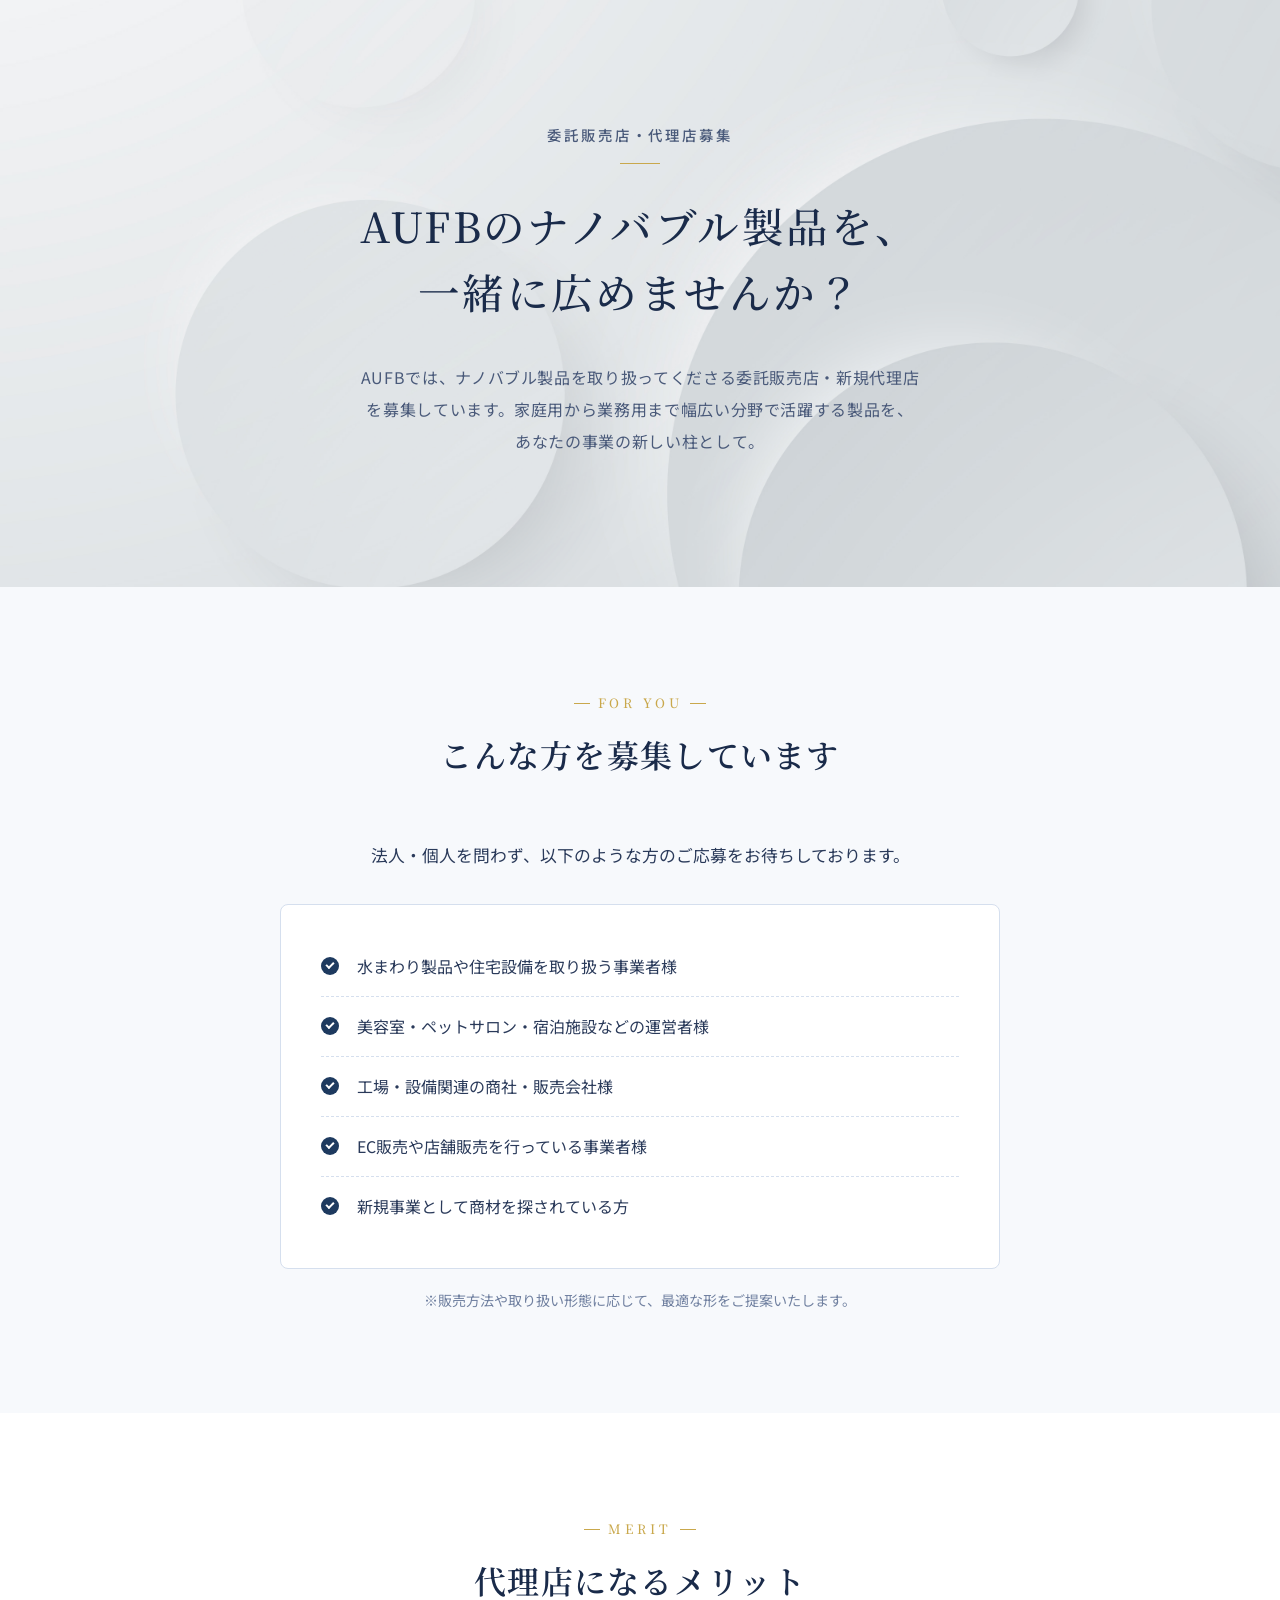
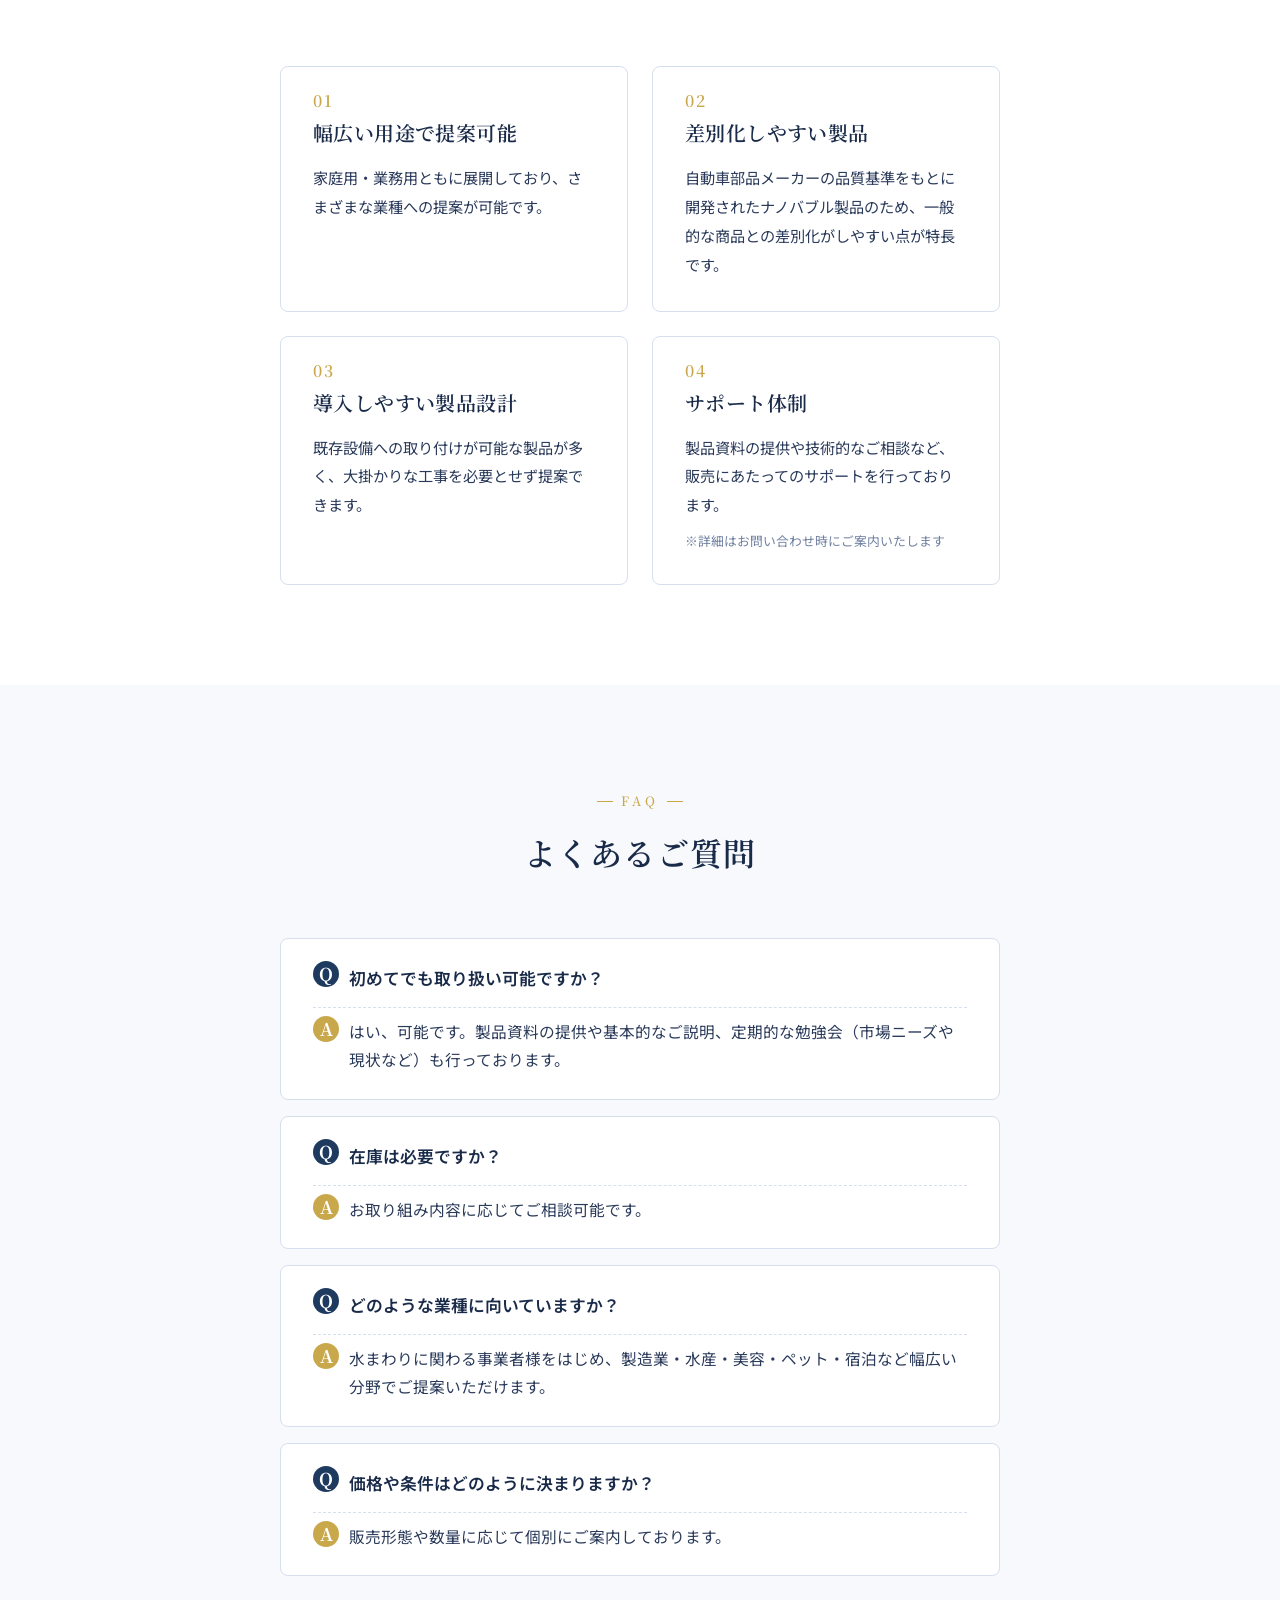
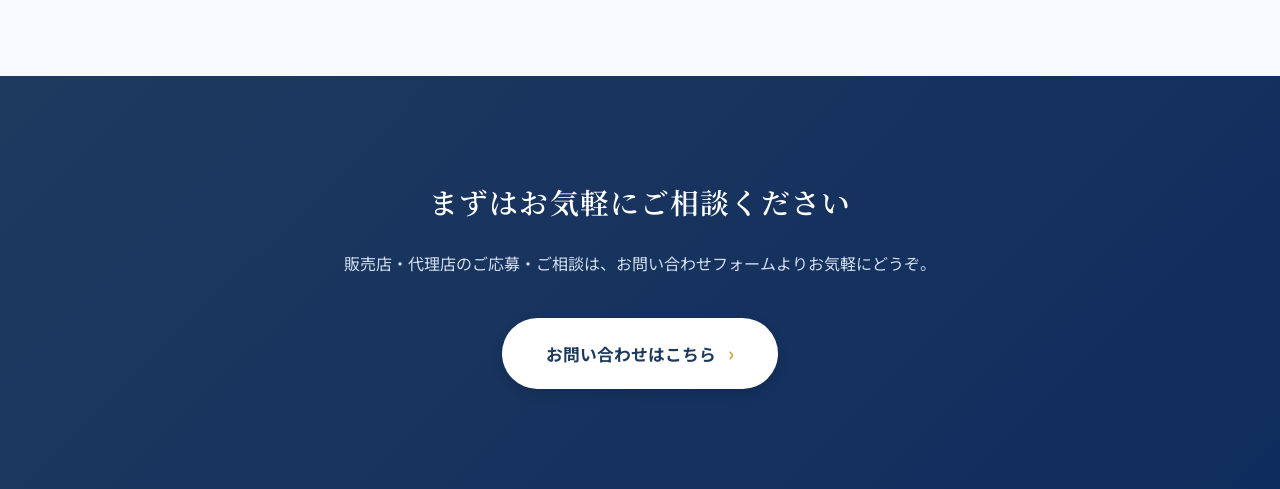
==== commit cf07c1ea: "委託販売店ページ：CTAボタン文言を「お問い合わせはこちら」に統一" ====
--- a/00_サイト制作/dealer/index.html
+++ b/00_サイト制作/dealer/index.html
@@ -132,7 +132,7 @@
       <div class="cta-inner">
         <h2 class="cta-title">まずはお気軽にご相談ください</h2>
         <p class="cta-text">販売店・代理店のご応募・ご相談は、お問い合わせフォームよりお気軽にどうぞ。</p>
-        <a href="/contact/" class="cta-btn">お問い合わせ・応募はこちら<span class="cta-arrow">›</span></a>
+        <a href="/contact/" class="cta-btn">お問い合わせはこちら<span class="cta-arrow">›</span></a>
       </div>
     </section>
 
